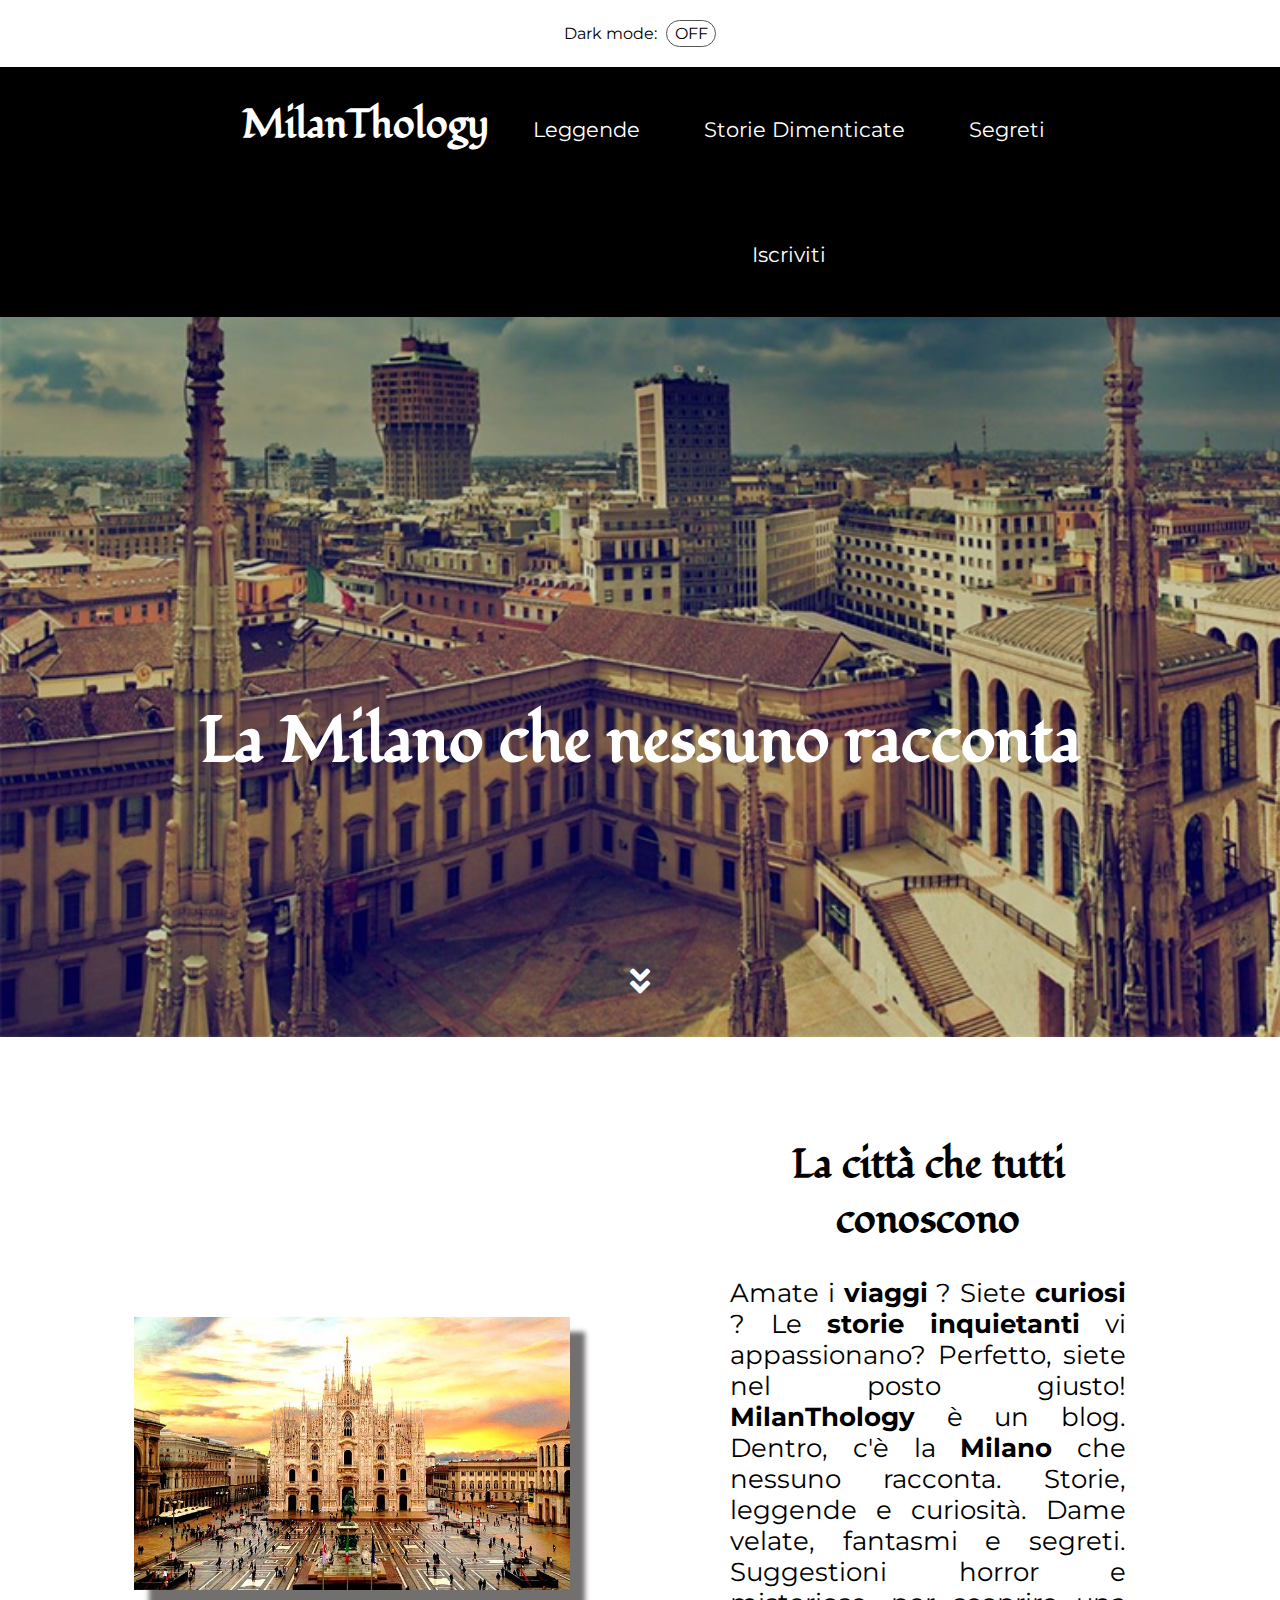
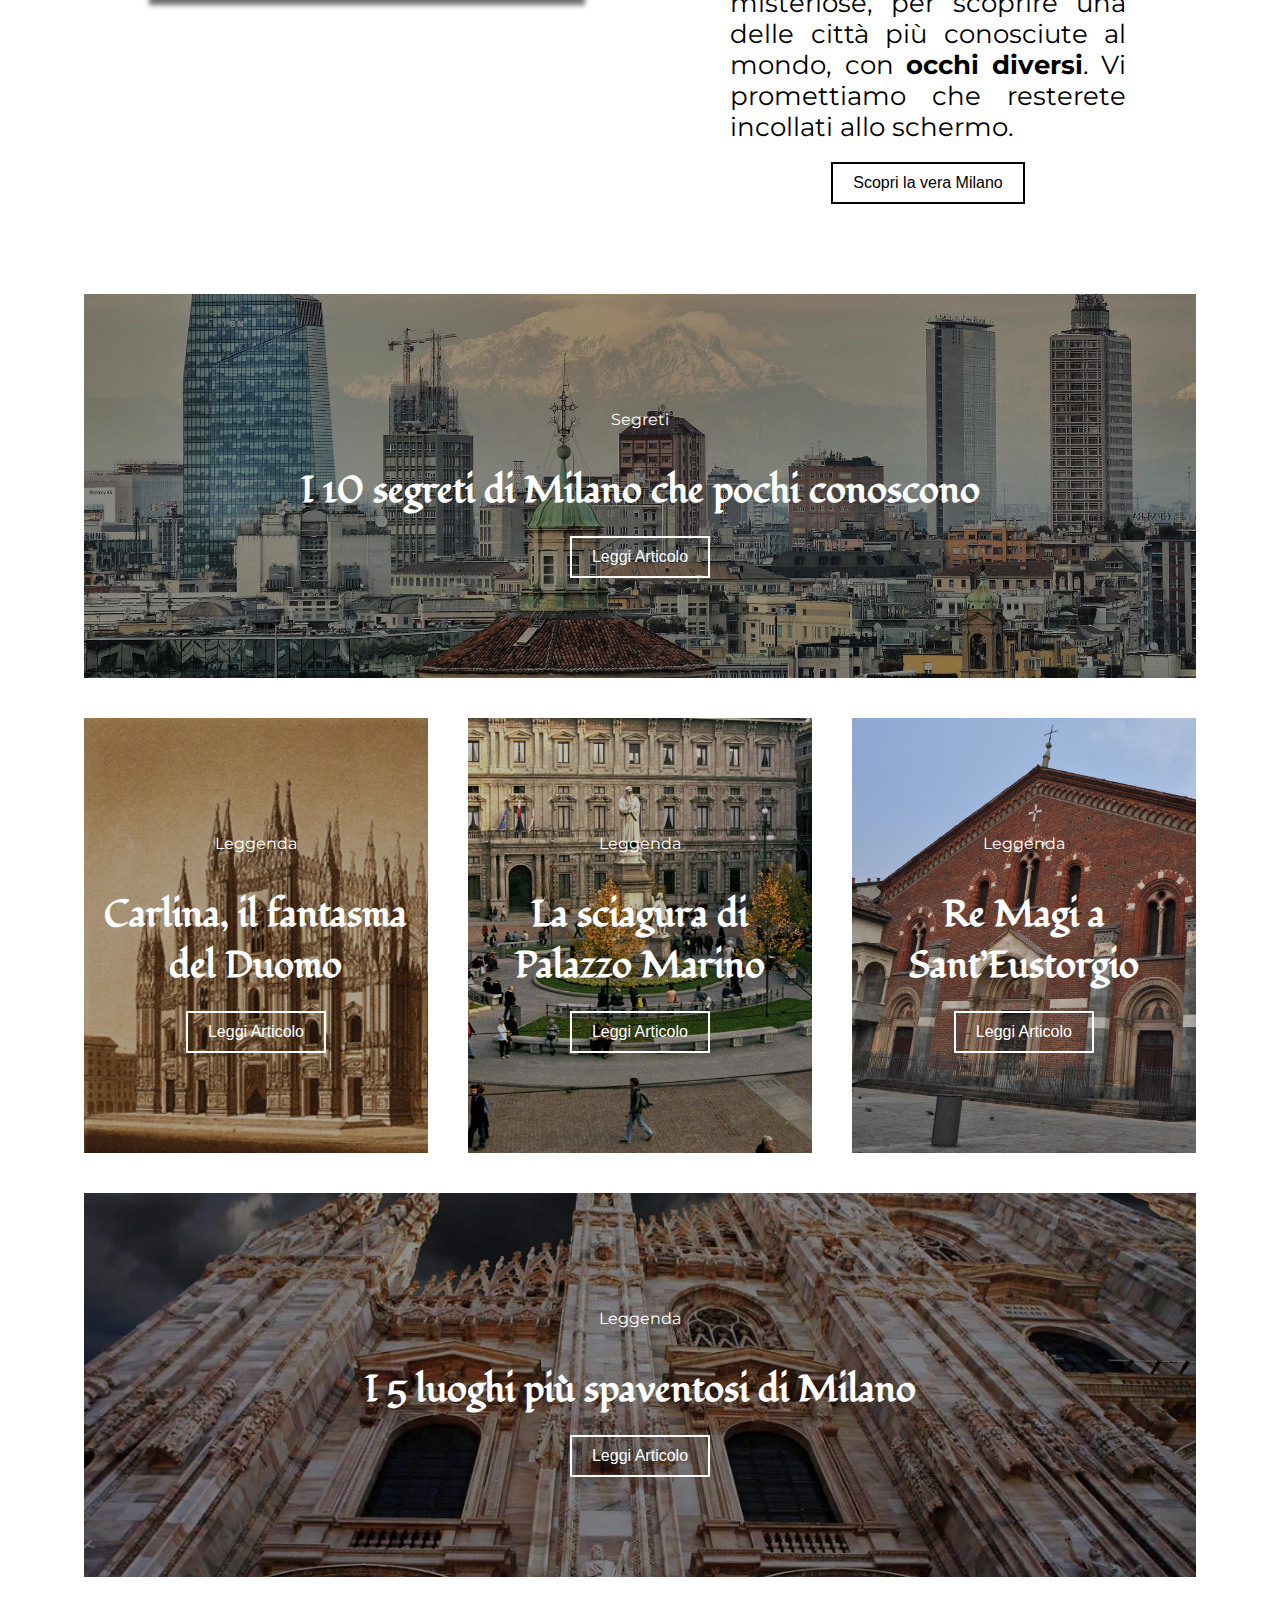
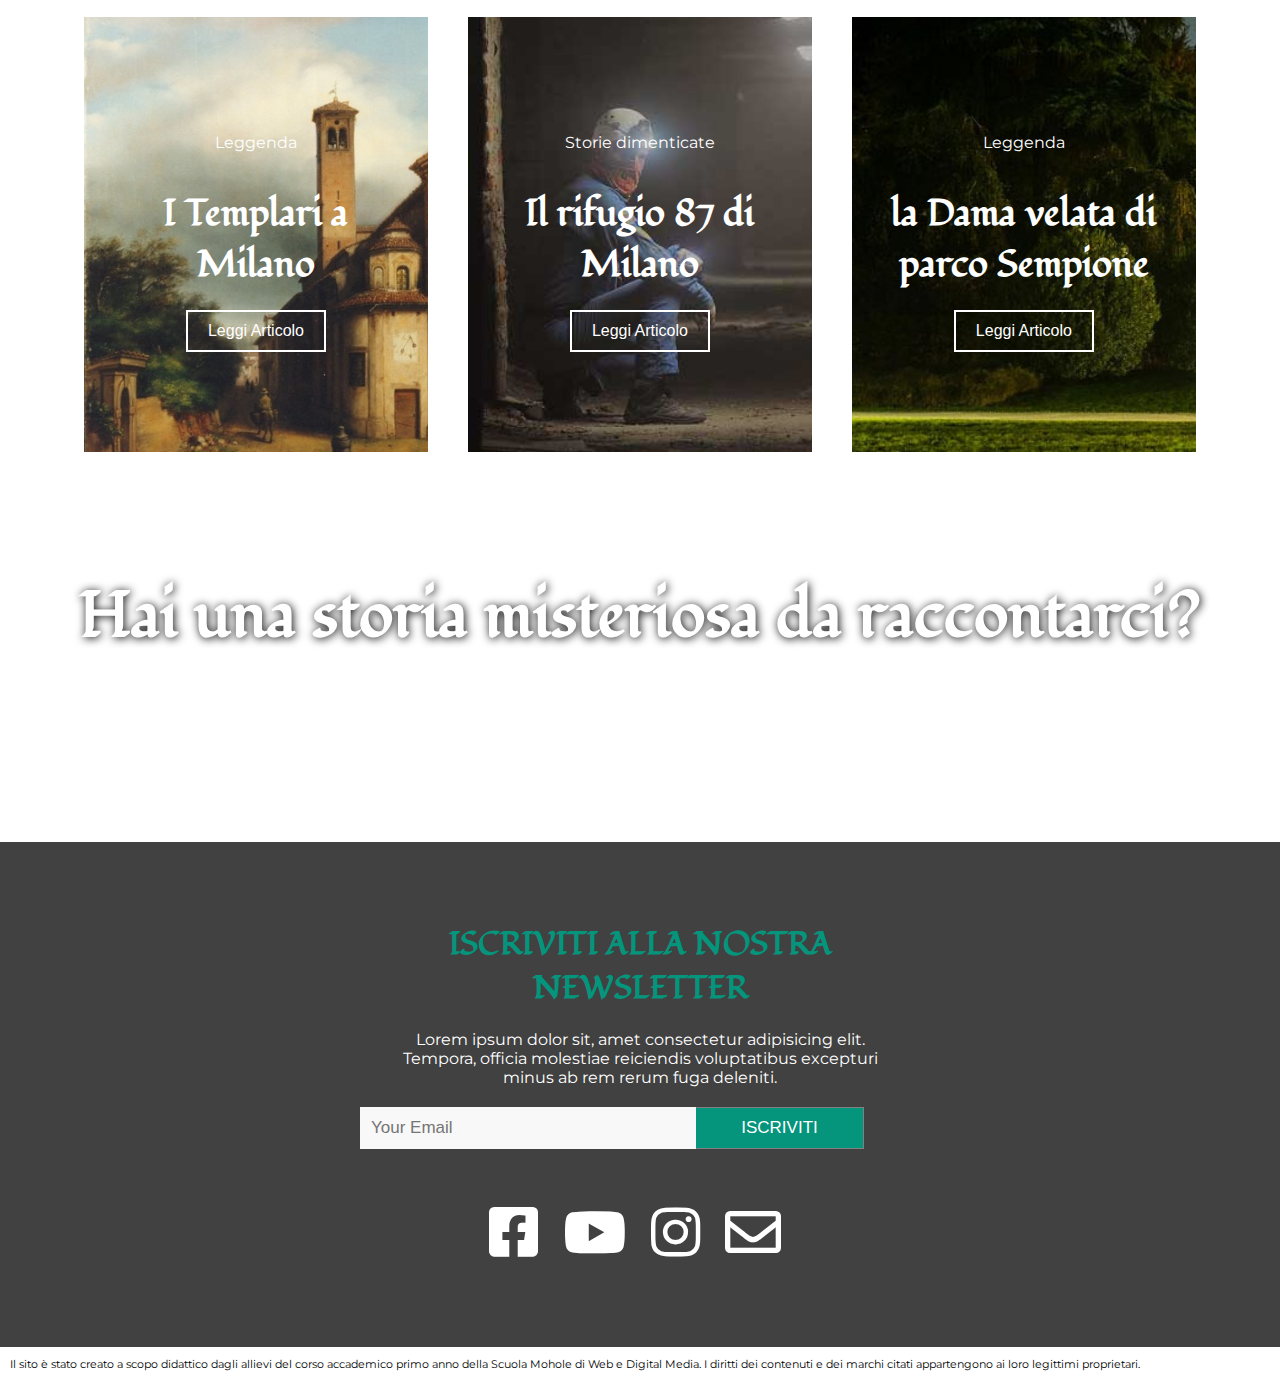
==== index.html @ 154cc1b9 "done" ====
<!DOCTYPE html>
<html lang="it">
<head>
    <meta charset="UTF-8">
    <meta name="viewport" content="width=device-width, initial-scale=1.0">
    <meta http-equiv="X-UA-Compatible" content="ie=edge">
    <link rel="stylesheet" href="Fontawesome/css/all.min.css">
    <link rel="stylesheet" href="animate.min.css">
    <title>MilanThology - La Milano che nessuno racconta</title>
    <link href="https://fonts.googleapis.com/css?family=Montserrat&display=swap" rel="stylesheet">
    <link href="https://fonts.googleapis.com/css?family=Fondamento&display=swap" rel="stylesheet">
    <link rel="stylesheet" href="style.css">
</head>
<body>
    <div class="switch">
        <div>Dark mode:              
            <span class="inner-switch">OFF</span>
        </div>
    </div>
    <!-- HOME PRIMA FASCIA -->
    <header id="home">
        <nav>
            <div class="navigazione">
                <div class="posizione">
                    <div id="menuToggle">
                      <input type="checkbox" />
                      <span></span>
                      <span></span>
                      <span></span>
                      <ul id="menu">
                        <a href="index.html"><li>Home</li></a>
                        <a href="leggende.html"><li>Leggende</li></a>
                        <a href="storie.html"><li>Storie dimenticate</li></a>
                        <a href="segreti.html"><li>Segreti</li></a>
                        <a href="iscrizione.html"><li>Iscriviti</li></a>
                      </ul>
                    </div>
        
                </div>
                <div class="logo">
                    <a href="index.html"><h2>MilanThology</h2></a>
                </div>
                <div class="menu">
                     <ul>
                         <a href="leggende.html"><li>Leggende</li></a>
                         <a href="storie.html"><li>Storie dimenticate</li></a>
                         <a href="segreti.html"><li>Segreti</li></a>
                         <a href="iscrizione.html"><li>Iscriviti</li></a>
                     </ul>
                 </div>
            </div>
        </nav>
        <h1> La Milano che nessuno racconta</h1>
        <a href="#main" class="fas fa-angle-double-down animated infinite fadeInDown slower"></a>
    </header>  
    <!-- FINE HOME PRIMA FASCIA -->
    <!-- INTRODUZIONE -->
    <div class="box_page">
        <main id="main">
            <div class="intro">
                <div class="img_intro">
                    <img src="img/duomo.jpg" alt="Milano Duomo" width="100%" height="auto">
                </div>
            </div>
            <div class="intro" >
                <h2>La città che tutti conoscono</h2>
                <p class="text">Amate i <b> viaggi</b> ? Siete <b>curiosi</b> ? Le <b>storie inquietanti</b> vi appassionano? Perfetto, siete nel posto giusto!
                    <b>MilanThology</b> è un blog. Dentro, c'è la <b>Milano</b> che nessuno racconta. Storie, leggende e curiosità. Dame velate, fantasmi e segreti. Suggestioni horror e misteriose, per scoprire una delle città più conosciute al mondo, con <b>occhi diversi</b>. Vi promettiamo che resterete incollati allo schermo. </p>
                <a href="segreti.html"><button class="btn_intro">Scopri la vera Milano</button></a>
            </div>
        </main> 
    <!-- FINE INTRODUZIONE -->
    <!-- ARTICOLI -->
        <div class="box">
            <a href="404.html">
                <article>      
                    <div class="title_article segreti">
                        <p>Segreti</p>
                        <h3>I 10 segreti di Milano che pochi conoscono</h3>
                        <button class="btn_leggi">Leggi Articolo</button>
                    </div>
                </article>
            </a>
            <div class="fascia_articoli">
                <a href="#">
                    <article>
                        <div class="title_article fantasma_duomo">
                            <p>Leggenda</p>
                            <h3>Carlina, il fantasma del Duomo</h3>
                            <button class="btn_leggi">Leggi Articolo</button>
                        </div>
                    </article> 
                </a>
                <a href="#">
                    <article>
                        <div class="title_article Palazzo_marino">
                            <p>Leggenda</p>
                            <h3>La sciagura di Palazzo Marino</h3>
                            <button class="btn_leggi">Leggi Articolo</button>
                        </div>
                    </article> 
                </a>
                <a href="#">
                    <article>
                        <div class="title_article Re_magi">
                            <p>Leggenda</p>
                            <h3>Re Magi a Sant’Eustorgio</h3>
                            <button class="btn_leggi">Leggi Articolo</button>
                        </div>
                    </article> 
                </a>
            </div>
            <a href="#">
                <article>
                    <div class="title_article luoghi_spaventosi">
                        <p>Leggenda</p>
                        <h3>I 5 luoghi più spaventosi di Milano</h3>
                        <button class="btn_leggi">Leggi Articolo</button>
                    </div>
                </article> 
            </a>
            <div class="fascia_articoli">
                <a href="#">
                    <article>
                        <div class="title_article templari">
                            <p>Leggenda</p>
                            <h3>I Templari a Milano</h3>
                            <button class="btn_leggi">Leggi Articolo</button>
                        </div>
                    </article> 
                </a>
                <a href="404.html">
                    <article>
                        <div class="title_article rifugio-87">
                            <p>Storie dimenticate</p>
                            <h3>Il rifugio 87 di Milano</h3>
                            <button class="btn_leggi">Leggi Articolo</button>
                        </div>
                    </article> 
                </a>
                <a href="dama_velata.html">
                    <article>
                        <div class="title_article Dama-velata">
                            <p>Leggenda</p>
                            <h3>la Dama velata di parco Sempione</h3>
                            <button class="btn_leggi">Leggi Articolo</button>
                        </div>
                    </article>
                </a>
            </div>
        </div>
    </div>
    <!-- FINE ARTICOLI -->
   <!-- CALL TO ACTION -->
    <div class="call_to_action">
        <h2>Hai una storia misteriosa da raccontarci?</h2>
        <a href="iscrizione.html"><button class="btn_scopri">Scrivi qui</button></a>
    </div>
    <!-- FINE CALL TO ACTION -->
    <!-- FOOTER -->
    <footer>
        <div class="newsletter">
            <h3> ISCRIVITI ALLA NOSTRA NEWSLETTER </h3> 
            <p>Lorem ipsum dolor sit, amet consectetur adipisicing elit. Tempora, officia molestiae reiciendis voluptatibus excepturi minus ab rem rerum fuga deleniti.</p> 
            <form class="example" action="/action_page.php">
                <input type="text" placeholder="Your Email" name="search">
                <button type="submit">ISCRIVITI</i></button>
            </form>
        </div>
            <div class="social">
                <a href="https://www.facebook.com/"><i class="fab fa-facebook-square"></i></a>
                <a href="https://www.youtube.com/"><i class="fab fa-youtube"></i></a>
                <a href="https://www.instagram.com/"><i class="fab fa-instagram"></i></a>
                <a href="https://www.gmail.com/"><i class="far fa-envelope"></i></a>
            </div>
        </footer>
        <section class="text_footer">
            Il sito è stato creato a scopo didattico dagli allievi del corso accademico primo anno della Scuola Mohole di Web e Digital Media. I diritti dei contenuti e dei marchi citati appartengono ai loro legittimi proprietari.
        </section>
        
        <!-- FINE FOOTER -->
        <script src="https://cdnjs.cloudflare.com/ajax/libs/jquery/3.4.0/jquery.min.js"></script>
        <script>
        $( ".inner-switch" ).on("click", function() {
            if( $( "body" ).hasClass( "dark" )) {
              $( "body" ).removeClass( "dark" );
              $( ".inner-switch" ).text( "OFF" );
            } else {
              $( "body" ).addClass( "dark" );
              $( ".inner-switch" ).text( "ON" );
            }
        });
        document.addEventListener('scroll', evt => {
            console.log(evt)
            if(evt.target.scrollingElement.scrollTop>= 67){
                document.querySelector('nav').style = `position: fixed; top: 0px;`;
            } else{ document.querySelector('nav').style = `position: ;`;}
        })
        </script>
</body>
</html>
---- style.css ----
*{
    margin: 0;
    padding: 0;
    box-sizing: border-box;  
}
body{
    font-family: 'Montserrat', sans-serif;
    font-size: 16px;
    width: 100%; 
}
h1,
h2,
h3,
h4{
    font-family: 'Fondamento','serif';
}
/* HOME CELL */
/* HOME PRIMA FASCIA */
header{
    width: 100%;
    height: auto;
    text-align: center;
}
header a{
    color: #fff;
    font-size: 2rem;
    padding-bottom: 40px;
    text-decoration: none;
}
nav{
    background-color: rgba(0, 0, 0,1);
    padding-bottom: 20px;
    z-index: 999;
}
.menu{
    display: none;
}
.posizione{
    display: block;
    margin-left: 10px;
}
.navigazione{
    display: flex;
    flex-direction: row;
    justify-content: space-around;
}
.logo{
    padding-top: 30px;
    padding-left: 50px;
}
#home{
    background-image: url(img/home_mobile.jpg); 
    background-size: cover;
}
#menuToggle
{
  display: block;
  position: relative;
  top: 50px;
  left: 0px;
  
  z-index: 1;
  
  -webkit-user-select: none;
  -moz-user-select: none;
   -ms-user-select: none;
       user-select: none;
}

#menuToggle a
{
  text-decoration: none;
  color: #232323;
  
  -webkit-transition: color 0.3s ease;
  
  transition: color 0.3s ease;
}

#menuToggle a:hover
{
  color: tomato;
}


#menuToggle input
{
  display: block;
  width: 40px;
  height: 32px;
  position: absolute;
  top: -7px;
  left: -5px;
  
  cursor: pointer;
  
  opacity: 0; /* hide this */
  z-index: 2; /* and place it over the hamburger */
  
  -webkit-touch-callout: none;
}

/*
 * Just a quick hamburger
 */
#menuToggle span
{
  display: block;
  width: 33px;
  height: 4px;
  margin-bottom: 5px;
  position: relative;
  
  background: #cdcdcd;
  border-radius: 3px;
  
  z-index: 1;
  
  -webkit-transform-origin: 4px 0px;
  
          transform-origin: 4px 0px;
  
  -webkit-transition: background 0.5s cubic-bezier(0.77,0.2,0.05,1.0),
              opacity 0.55s ease,
              -webkit-transform 0.5s cubic-bezier(0.77,0.2,0.05,1.0);
  
  transition: background 0.5s cubic-bezier(0.77,0.2,0.05,1.0),
              opacity 0.55s ease,
              -webkit-transform 0.5s cubic-bezier(0.77,0.2,0.05,1.0);
  
  transition: transform 0.5s cubic-bezier(0.77,0.2,0.05,1.0),
              background 0.5s cubic-bezier(0.77,0.2,0.05,1.0),
              opacity 0.55s ease;
  
  transition: transform 0.5s cubic-bezier(0.77,0.2,0.05,1.0),
              background 0.5s cubic-bezier(0.77,0.2,0.05,1.0),
              opacity 0.55s ease,
              -webkit-transform 0.5s cubic-bezier(0.77,0.2,0.05,1.0);
}

#menuToggle span:first-child
{
  -webkit-transform-origin: 0% 0%;
          transform-origin: 0% 0%;
}

#menuToggle span:nth-last-child(2)
{
  -webkit-transform-origin: 0% 100%;
          transform-origin: 0% 100%;
}

/* 
 * Transform all the slices of hamburger
 * into a crossmark.
 */
#menuToggle input:checked ~ span
{
  opacity: 1;
  -webkit-transform: rotate(45deg) translate(-2px, -1px);
          transform: rotate(45deg) translate(-2px, -1px);
  background: #232323;
}

/*
 * But let's hide the middle one.
 */
#menuToggle input:checked ~ span:nth-last-child(3)
{
  opacity: 0;
  -webkit-transform: rotate(0deg) scale(0.2, 0.2);
          transform: rotate(0deg) scale(0.2, 0.2);
}

/*
 * Ohyeah and the last one should go the other direction
 */
#menuToggle input:checked ~ span:nth-last-child(2)
{
  -webkit-transform: rotate(-45deg) translate(0, -1px);
          transform: rotate(-45deg) translate(0, -1px);
}

/*
 * Make this absolute positioned
 * at the top left of the screen
 */
#menu
{
  position: absolute;
  width: 300px;
  margin: -100px 0 0 -50px;
  padding: 50px;
  padding-top: 125px;
  
  background: #ededed;
  list-style-type: none;
  -webkit-font-smoothing: antialiased;
  /* to stop flickering of text in safari */
  
  -webkit-transform-origin: 0% 0%;
  
          transform-origin: 0% 0%;
  -webkit-transform: translate(-100%, 0);
          transform: translate(-100%, 0);
  
  -webkit-transition: -webkit-transform 0.5s cubic-bezier(0.77,0.2,0.05,1.0);
  
  transition: -webkit-transform 0.5s cubic-bezier(0.77,0.2,0.05,1.0);
  
  transition: transform 0.5s cubic-bezier(0.77,0.2,0.05,1.0);
  
  transition: transform 0.5s cubic-bezier(0.77,0.2,0.05,1.0), -webkit-transform 0.5s cubic-bezier(0.77,0.2,0.05,1.0);
}

#menu li
{
  padding: 10px 0;
  font-size: 1.2rem
}
#menuToggle input:checked ~ ul
{
  -webkit-transform: none;
          transform: none;
}
h1{
    text-align: center;
    color: #ffffff;
    padding: 150px 2px 100px 2px;
}
h2{
    font-size: 2.5rem;
}
/* FINE HOME PRIMA FASCIA */
.box_page{
    width: 100%;
    margin: auto;
    padding: auto;
}
/* INTRODUZIONE */
.intro{
    display: flex;
    flex-direction: column;
    text-align: center;
}
.img_intro{
    display: none;
}
.intro h2{
    padding: 30px 2px 10px 2px;
    font-size: 2rem;
}
.text{
    text-align: justify;
    padding: 20px;
    font-size: 1.2rem;
}
.btn_intro{
    border: 2px solid #000000;
    color: #000000;
    background: none;
    padding: 10px 20px;
    font-size: 1rem;
    transition: 0.8s;
}
.btn_scopri{
    border: 2px solid #ffffff;
    color: #ffffff;
    background: none;
    padding: 10px 20px;
    font-size: 1rem;
    transition: 0.8s;
}
/* FINE INTRODUZIONE */

/* ARTICOLI */
article{
    width: 100%;
    height: auto;
    color: #ffffff;
    padding: 20px;
    display: flex;
    flex-direction: column;
    text-align: center;
}
.title_article{
    width: 100%;
    height: auto; 
    padding: 100px 0; 
}
.segreti{
    background-image: url(img/segreti.jpg);
    background-size: cover;
    transition: all 0.8s ease;
}
.title_article p{
    padding: 1rem;
}
.title_article h3{
    padding: 20px;
    font-size: 2.3rem;
}
.btn_leggi{
    border: 2px solid #fff;
    color: #ffffff;
    background: none;
    padding: 10px 20px;
    font-size: 1rem;
    transition: 0.8s;
}
.fantasma_duomo{
    background-image: url(img/fantasma_duomo.jpg);
    background-size: cover;
    transition: all 0.8s ease;
}

.Palazzo_marino{
    background-image: url(img/Palazzo_marino.jpg);
    background-size: cover;
    transition: all 0.8s ease;
}
.Re_magi{
    background-image: url(img/Re_magi.jpg);
    background-size: cover;
    transition: all 0.8s ease;
}
.luoghi_spaventosi{
    background-image: url(img/luoghi_spaventosi.jpg);
    background-size: cover;
    transition: all 0.8s ease;
}
.templari{
    background-image: url(img/templari.jpg);
    background-size: cover;
    transition: all 0.8s ease;
}
.fantasma_duomo:hover, .templari:hover, .luoghi_spaventosi:hover, .Re_magi:hover, .Palazzo_marino:hover, .rifugio-87:hover, .segreti:hover, .Dama-velata:hover{
    transform: scale(1.1);
}
/* FINE ARTICOLI */

/* CALL TO ACTION */
.call_to_action{
    background-image: url(img/scrivi_storia.jpg);
    background-size: cover;
    color: #fff;
    text-align: center;
    height: 100%;
    padding: 40px 20px;
    margin-bottom: 20px;
}
.call_to_action h2{
    padding-bottom: 20px;
}
.call_to_action p{
    width: 50%;
    margin: 30px auto;
}
/* FINE CALL TO ACTION */

/* FOOTER */
footer{
    display: flex;
    flex-direction: column;
    background-color: rgb(65, 65, 65);
    color: #fff;
    padding: 10px;
}
.newsletter{
    width: 100%;
    margin: auto;
    text-align: center;
}
.newsletter  h3{
    color: rgb(5, 148, 124);
    font-size: 1rem;
}
.newsletter p{
    margin: 20px;
}
form.example input[type=text] {
    padding: 10px;
    font-size: 17px;
    border: 1px solid #f8f8f8;
    float: left;
    width: 60%;
    background: #f8f8f8;
}
  
form.example button {
    float: left;
    width: 30%;
    padding: 10px;
    background: rgb(5, 148, 124);
    color: white;
    font-size: 17px;
    border: 1px solid grey;
    border-left: none;
    cursor: pointer;
}      
 form.example button:hover {
    background: rgb(5, 148, 124);
}      
form.example::after {
    content: "";
    clear: both;
    display: table;
}
.text_footer{
    padding: 10px;
    font-size: 0.7rem;
}
.social{
    text-align: center;
    font-size: 3.5rem;
    color: white;
}
/* HOME media query PC */
@media(min-width: 800px){
    #home{
        background-image: url(img/home.jpg); 
        background-size: cover;
    }
    #home h1{
        font-size: 4rem;
    }
    nav{
        width: 100%;
        display: flex;
        flex-direction: row;
        padding-bottom: 0px;
    }
    nav .logo{
        color: #fff;
    }
    h1{
        font-size: 3rem;
        padding: 380px 0 180px 0;
    }
    main{
        display: flex;
        flex-direction: row;
    }
    .box_page{
        width: 90%;
        background-color: #fff;
        padding-right: auto;
        padding-left: auto;
    }
    /* INTRODUZIONE */
    .intro {
        width: 50%;
        height: auto;
        display: flex;
        flex-direction: column;
        justify-content: center;
        align-items: center;
        padding: 70px ;
    }
    .intro h2{
        font-size: 2.5rem;
    }
    .img_intro{
        display: block;
        background-size: cover;
    }
    .img_intro img{
        box-shadow: 15px 15px 5px #726f6f ;
    }
    .text{
        font-size: 1.6rem;
    }
    .btn_scopri{
        border: 2px solid #ffffff;
        color: #ffffff;
        background: none;
        padding: 10px 20px;
        font-size: 1rem;
        transition: 0.8s;
    }
    .btn_scopri:hover {
        background-color: #ffffff;
        border: 2px solid #ffffff;
        border-radius: 5px;
        color: #000000;
    }
    .btn_intro{
        border: 2px solid #000000;
        color: #000000;
        background: none;
        padding: 10px 20px;
        font-size: 1rem;
        transition: 0.8s;
    }
    .btn_intro:hover {
        background-color: #000000;
        border: 2px solid #000000;
        border-radius: 5px;
        color: #ffffff;
    }
    /* FINE INTRODUZIONE */

    /* ARTICOLI */
    .fascia_articoli{
        width: 100%;
        display: flex;
        flex-direction: row; 
    }
    .fascia_articoli a{
        display: flex;
        flex-direction: row;
        width: 33.33%;
    }
    .btn_leggi:hover {
        background-color: #f8f8f8;
        border-radius: 5px;
        color: #000000;
    }
    .call_to_action{
        min-height: 300px;
        color: black;
        background-position: bottom;
        background-size: cover;
        background-attachment: fixed;
        display: flex;
        justify-content: center;
        font-size: 1.3rem;
        align-items: center;
        text-align: center;
        color: white;
        padding: 100px 10px;
        text-shadow: 1px 1px 10px black;
        display: block;
    }
    .call_to_action h2{
        font-size: 4rem;
    }
    footer{
        display: flex;
        flex-direction: column;
        background-color: rgb(65, 65, 65);
        color: #fff;
        padding: 80px;
    }
    .newsletter{
        width: 50%;
        margin: auto auto 50px auto;
        text-align: center;
    }
    .newsletter  h3{
        color: rgb(5, 148, 124);
        font-size: 2rem;
    }
    .newsletter p{
        margin: 20px;
    }
    form.example input[type=text] {
        padding: 10px;
        font-size: 17px;
        border: 1px solid #f8f8f8;
        float: left;
        width: 60%;
        background: #f8f8f8;
    }
      
    form.example button {
        float: left;
        width: 30%;
        padding: 10px;
        background: rgb(5, 148, 124);
        color: white;
        font-size: 17px;
        border: 1px solid grey;
        border-left: none;
        cursor: pointer;
    }      
     form.example button:hover {
        background: rgb(5, 148, 124);
    }      
    form.example::after {
        content: "";
        clear: both;
        display: table;
    }
    .text_footer{
        padding: 10px;
        font-size: 0.7rem;
    }
    .social{
        text-align: center;
        font-size: 3.5rem;
        color: white;
    }

}

/* LEGGENDE CELL */
#leggende{
    background-image: url(img/leggende.jpg);
    background-size: cover;
}

.Dama-velata{
    background-image: url(img/Dama_Velata.jpg);
    background-size: cover;
    transition: all 0.8s ease;
}
.fantasma-scala{
    background-image: url(img/fantasma_scala.jpg);
    background-size: cover;
}
.galleria{
    background-image: url(img/Galleria.jpg);
    background-size: cover;
}
@media(min-width: 800px){
    .articoli_due{
        display: flex;
        flex-direction: row;
    }
    .leggende{
        padding-top: 30px;
    }
}

#iscriviti{
    background-image: url(img/iscriviti.jpg);
    background-size: cover; 
}
#iscriviti  h1{
    text-align: left;
    padding-left: 100px;
}
.top{
    padding: 50px 0px;
}
.options{
    text-align: center;
    box-shadow: -15px 15px 5px #e0dede ;

}
.icone{
    font-size: 9rem;
    text-align: center;
}
.btn{
    border: 2px solid #fff;
    color: #ffffff;
    padding: 10px 20px;
    font-size: 1rem;
    transition: 0.8s;
    background: rgb(5, 148, 124);
}
.btn:hover{
    background: rgb(2, 58, 48);
}
/* CSS ARTICOLO */
#dama_velata{
    background-image: url(img/Dama_Velata.jpg);
    background-size: cover;
    width: 100%;
    height:auto;
    text-align: center;
}
.immagine-evidenza{
    width: 100%;
}
.immagine-evidenza img{
    padding: 15px;
    width: 100%;
}
.articolo{
    width: 100%;
    margin-left: auto;
    margin-right: auto;
}
.articolo h2{
    font-size: 2rem;
    text-align: left;
    padding: 5px 15px;
}
.articolo p{
    padding: 5px 15px;
    padding-bottom: 60px;
    text-align: justify;
    margin-left: auto;
    margin-right: auto;
}
.immagini_articolo{
    width: 100%;
    margin-bottom: 20px; 
    padding: 5px 15px;   
}
.immagini_articolo img{
    width: 70%;
    padding: 5px 15px;
}
.pubblicazione p{
    font-size: 0.7rem;
}
/* 404 */
  #error-page .content {
    text-align: center;
    padding-top: 40px;
    color: #CDD4DE;
  }
@media(min-width: 800px){
    .immagine-evidenza{
        width: 80%;
    }
    .immagine-evidenza img{
        margin-top: -130px;
        width: 100%;
    }
    .articolo{
        width: 60%;
    }
    .articolo h2{
        font-size: 2.3rem;
        text-align: left;
        padding-bottom: 40px;
        padding-top: 40px;
    }
    .articolo p{
        font-size: 1.6rem;
        padding-bottom: 70px;
    }
    .immagini_articolo{
        width: 100%;
        margin-bottom: 40px;    
    }
    .immagini_articolo img{
        width: 70%;
    }
    .pubblicazione p{
        font-size: 0.9rem;
    }
    .commenti input{
        width: 100%;
        padding: 40px;
        border-radius: 3px;
        margin-bottom: 30px;
        font-size: 1rem;
    }
    .commenti button{
        background: rgb(5, 148, 124);
        color: white;
        width: 10%;
        font-size: 1rem;
        padding: 5px;
        margin-bottom: 30px;
        cursor: pointer;
    }
}

  #error-page .content h1 {
    font-weight: 900;
    font-size: 7rem;
    line-height: 1;
    margin-bottom: -10px;
    opacity: 0.6;
  }
  #error-page .content h2 {
    font-weight: 700;
    font-size: 3rem;
    margin-bottom: 6px;
    opacity: 0.9;
  }
  #error-page .content p {
    font-weight: 300;
    font-size: 1rem;
    opacity: 0.7;
    margin-bottom: 140px;
  }
  #error-page .content a {
    display: inline-block;
    font-weight: 300;
    font-size: 0.8rem;
    text-transform: uppercase;
    border: 1px solid #CDD4DE;
    padding: 8px 14px;
    border-radius: 4px;
    opacity: 0.4;
    cursor: pointer;
    color: #ffffff;
    text-decoration: none;
    margin-bottom: 210px;
  }
  #error-page {
    background-image: url(img/404.jpg);
    background-size: cover;
    width: 100%;
    height: auto;
  }

/* ISCRIVITI */
#iscrizione nav {
     margin-bottom: 30px;
}
#iscrizione{
    background-image: url(img/iscriviti.jpg);
    background-size: cover;	
}
*,:after,:before{box-sizing:border-box}
.clearfix:after,.clearfix:before{content:'';display:table}
.clearfix:after{clear:both;display:block}
a{color:inherit;text-decoration:none}

.login-wrap{
    font:600 16px/18px 'Montserrat',sans-serif;
    margin:0;
	color:#5d72e9;
	width:100%;
	margin:auto;
	max-width:525px;
	min-height:670px;
	position:relative;
	background:url(img/iscrizione.jpg) no-repeat center;
	box-shadow:0 12px 15px 0 rgba(0,0,0,.24),0 17px 50px 0 rgba(0,0,0,.19);
}
.login-html{
	width:100%;
	height:100%;
	position:absolute;
	padding:90px 70px 50px 70px;
    background:rgba(40,57,101,.9);
}
.login-html .sign-in-htm,
.login-html .sign-up-htm{
	top:0;
	left:0;
	right:0;
	bottom:0;
	position:absolute;
	-webkit-transform:rotateY(180deg);
	        transform:rotateY(180deg);
	-webkit-backface-visibility:hidden;
	        backface-visibility:hidden;
	-webkit-transition:all .4s linear;
	transition:all .4s linear;
}
.login-html .sign-in,
.login-html .sign-up,
.login-form .group .check{
	display:none;
}
.login-html .tab,
.login-form .group .label,
.login-form .group .button{
    text-transform:uppercase;
    cursor: pointer;
}
.login-html .tab{
	font-size:22px;
	margin-right:15px;
	padding-bottom:5px;
	margin:0 15px 10px 0;
	display:inline-block;
	border-bottom:2px solid transparent;
}
.login-html .sign-in:checked + .tab,
.login-html .sign-up:checked + .tab{
	color:#fff;
	border-color:#1161ee;
}
.login-form{
	min-height:345px;
	position:relative;
	-webkit-perspective:1000px;
	        perspective:1000px;
	-webkit-transform-style:preserve-3d;
	        transform-style:preserve-3d;
}
.login-form .group{
	margin-bottom:15px;
}
.login-form .group .label,
.login-form .group .input,
.login-form .group .button{
	width:100%;
	color:#fff;
	display:block;
}
.login-form .group .input,
.login-form .group .button{
	border:none;
	padding:15px 20px;
	border-radius:25px;
	background:rgba(255,255,255,.1);
}
.login-form .group input[data-type="password"]{
	-webkit-text-security:circle;
}
.login-form .group .label{
	color:#aaa;
	font-size:12px;
}
.login-form .group .button{
	background:#1161ee;
}
.login-form .group label .icon{
	width:15px;
	height:15px;
	border-radius:2px;
	position:relative;
	display:inline-block;
	background:rgba(255,255,255,.1);
}
.login-form .group label .icon:before,
.login-form .group label .icon:after{
	content:'';
	width:10px;
	height:2px;
	background:#fff;
	position:absolute;
	-webkit-transition:all .2s ease-in-out 0s;
	transition:all .2s ease-in-out 0s;
}
.login-form .group label .icon:before{
	left:3px;
	width:5px;
	bottom:6px;
	-webkit-transform:scale(0) rotate(0);
	        transform:scale(0) rotate(0);
}
.login-form .group label .icon:after{
	top:6px;
	right:0;
	-webkit-transform:scale(0) rotate(0);
	        transform:scale(0) rotate(0);
}
.login-form .group .check:checked + label{
	color:#fff;
}
.login-form .group .check:checked + label .icon{
	background:#1161ee;
}
.login-form .group .check:checked + label .icon:before{
	-webkit-transform:scale(1) rotate(45deg);
	        transform:scale(1) rotate(45deg);
}
.login-form .group .check:checked + label .icon:after{
	-webkit-transform:scale(1) rotate(-45deg);
	        transform:scale(1) rotate(-45deg);
}
.login-html .sign-in:checked + .tab + .sign-up + .tab + .login-form .sign-in-htm{
	-webkit-transform:rotate(0);
	        transform:rotate(0);
}
.login-html .sign-up:checked + .tab + .login-form .sign-up-htm{
	-webkit-transform:rotate(0);
	        transform:rotate(0);
}

.hr{
	height:2px;
	margin:60px 0 50px 0;
	background:rgba(255,255,255,.2);
}
.foot-lnk{
	text-align:center;
}
/* MITI */
#miti{
    background-image: url(img/miti.jpg);
    background-size: cover;
}
.cinema-eros{
    background-image: url(img/eros.jpg);
}
.rifugio-87{
    background-image: url(img/rifugio_87_milano.jpg);
    background-size: cover;
    transition: all 0.8s ease;
}
.Riozzo{
    background-image: url(img/riozzo.jpg);
    background-size: cover;
}
.milano2{
    background-image: url(img/milano2.jpg);
    background-size: cover;
}
.ufo{
    background-image: url(img/ufo.jpg);
    background-size: cover;
}
.naviglio{
    background-image: url(img/naviglio.jpg);
    background-size: cover;
}
#pag-segreti{
    background-image: url(img/pag-segreti.png);
    background-size: cover;
}
.città-sotterranea{
    background-image: url(img/città-sotterranea.jpg);
}
.Borromeo{
    background-image: url(img/borromeo.jpg);
}
.corsia{
    background-image: url(img/corsia.jpg);
    background-size: cover;
}
.chiese{
    background-image: url(img//chiese.png);
    height: 100%;
}
.monaca-monza{
    background-image: url(img/monaca-monza.jpg);
    background-size: cover;
}
header>nav{
    display: flex;
    flex-direction: row;
    justify-content: space-between;
}


@media(min-width: 800px){
    .navigazione{
        display: flex;
        flex-direction: row;
        justify-content: space-around;
        width: 70%;
        margin: auto;
    }
    .menu{
        display: block;
    }
    .posizione{
        display: none;
    }
    nav .menu li{
        display: inline-block; 
        list-style: none; 
        text-transform: capitalize;
        color: #ffffff;
        font-size: 1.3rem;
        padding: 50px 30px;
    }
    #iscrizione li{
        color: #232323;
        display: block;
    }

}

/* i footer */
i{
    padding-right: 10px;
}

@media(max-width: 799px){
    .menu{
        display:none;
    }
}
.dark,
.dark * {
    background-color: #000000;
    color: #e6e6e6;
}
.inner-switch {
    display: inline-block;
    cursor: pointer;
    border: 1px solid #555;
    border-radius: 1.25rem;
    width: 3.125rem;
    text-align: center;
    font-size: 1rem;
    padding: 0.1875rem;
    margin-left: 0.3125rem;
}
.switch{
    display: flex;
    justify-content: center;
    padding: 20px;
}
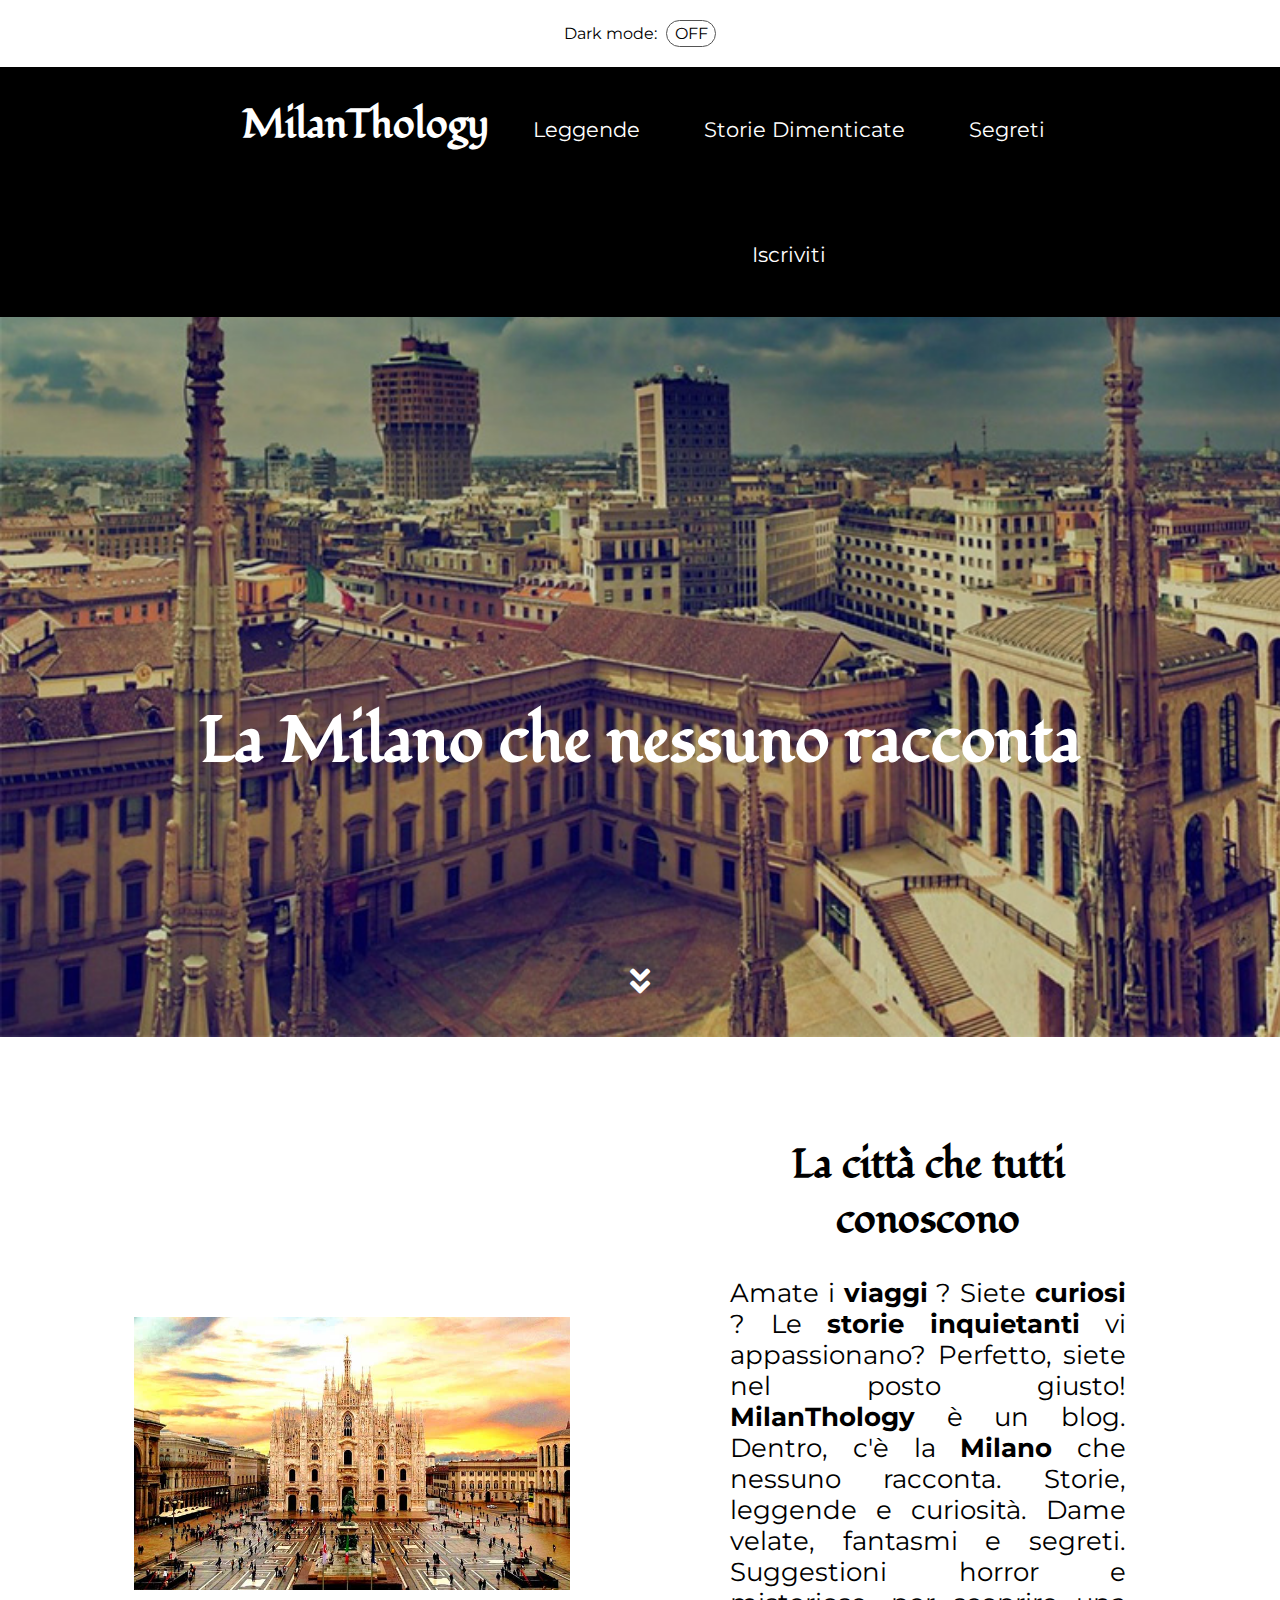
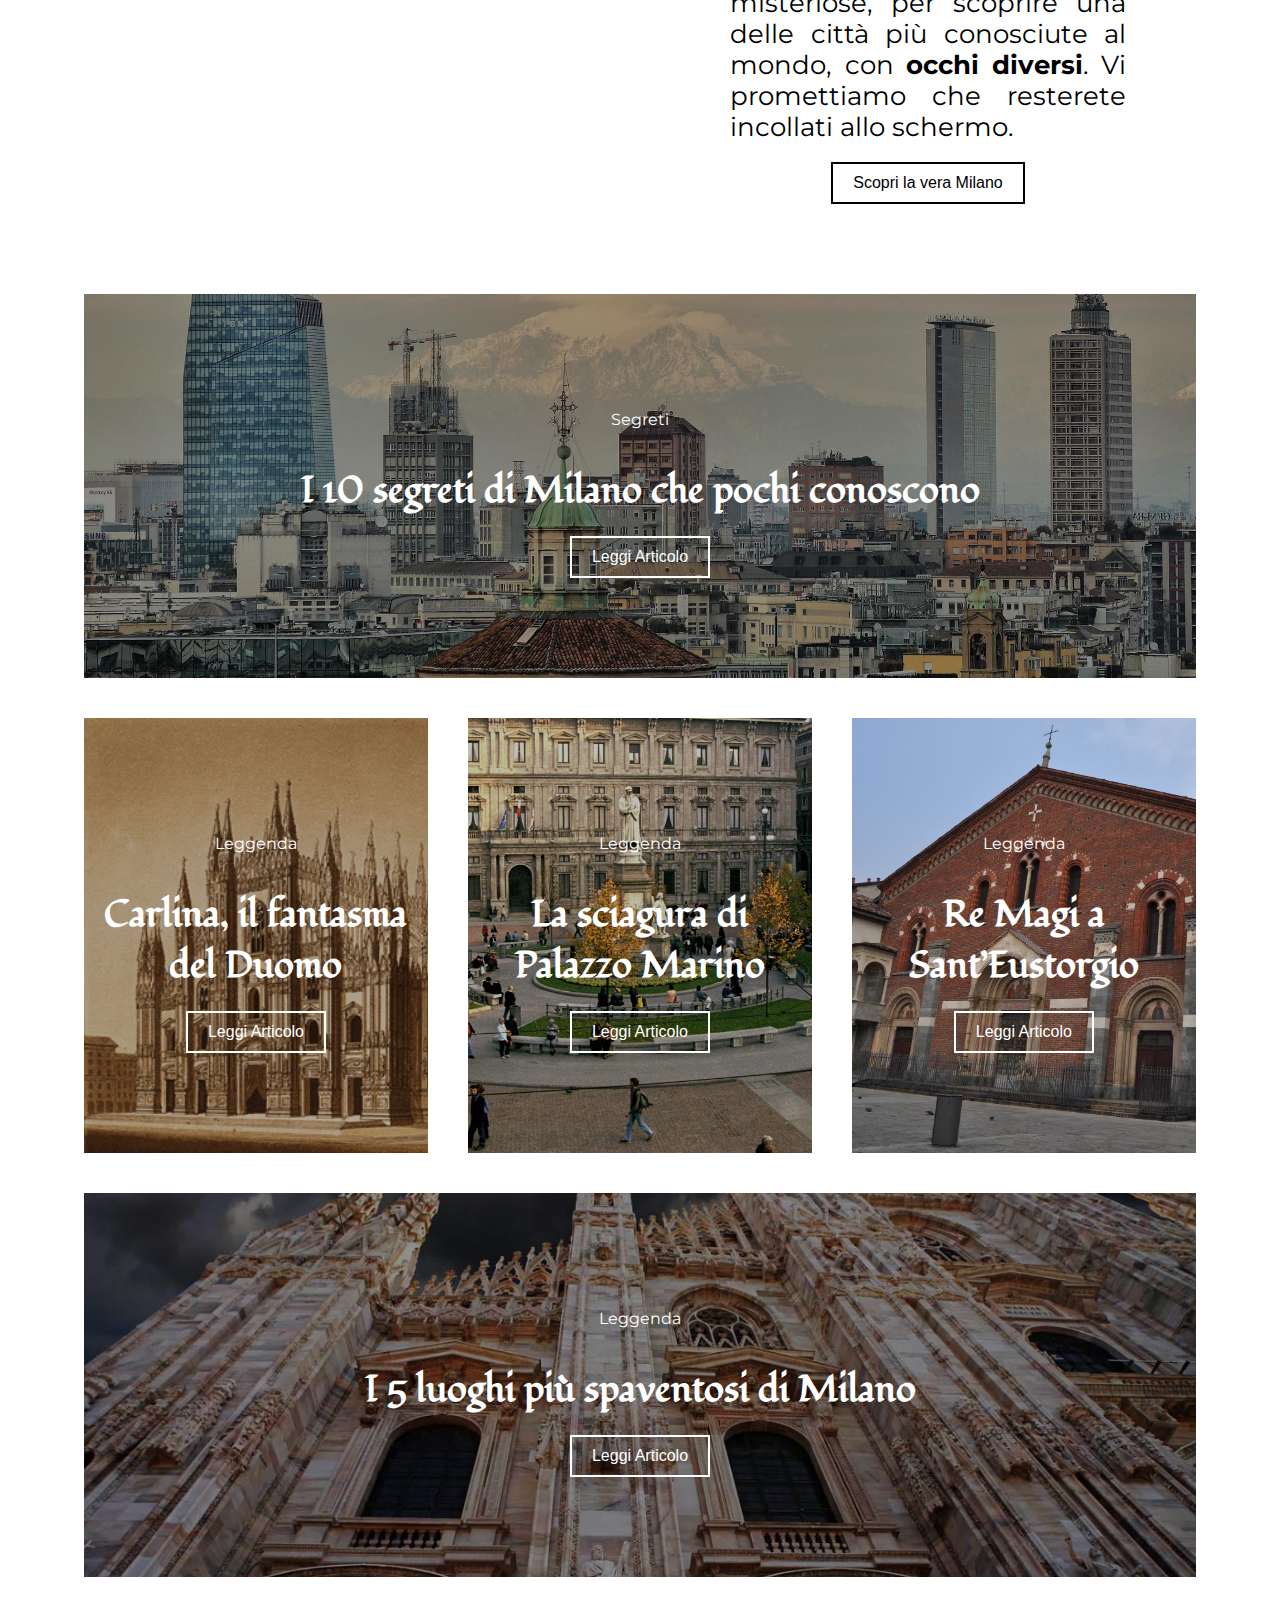
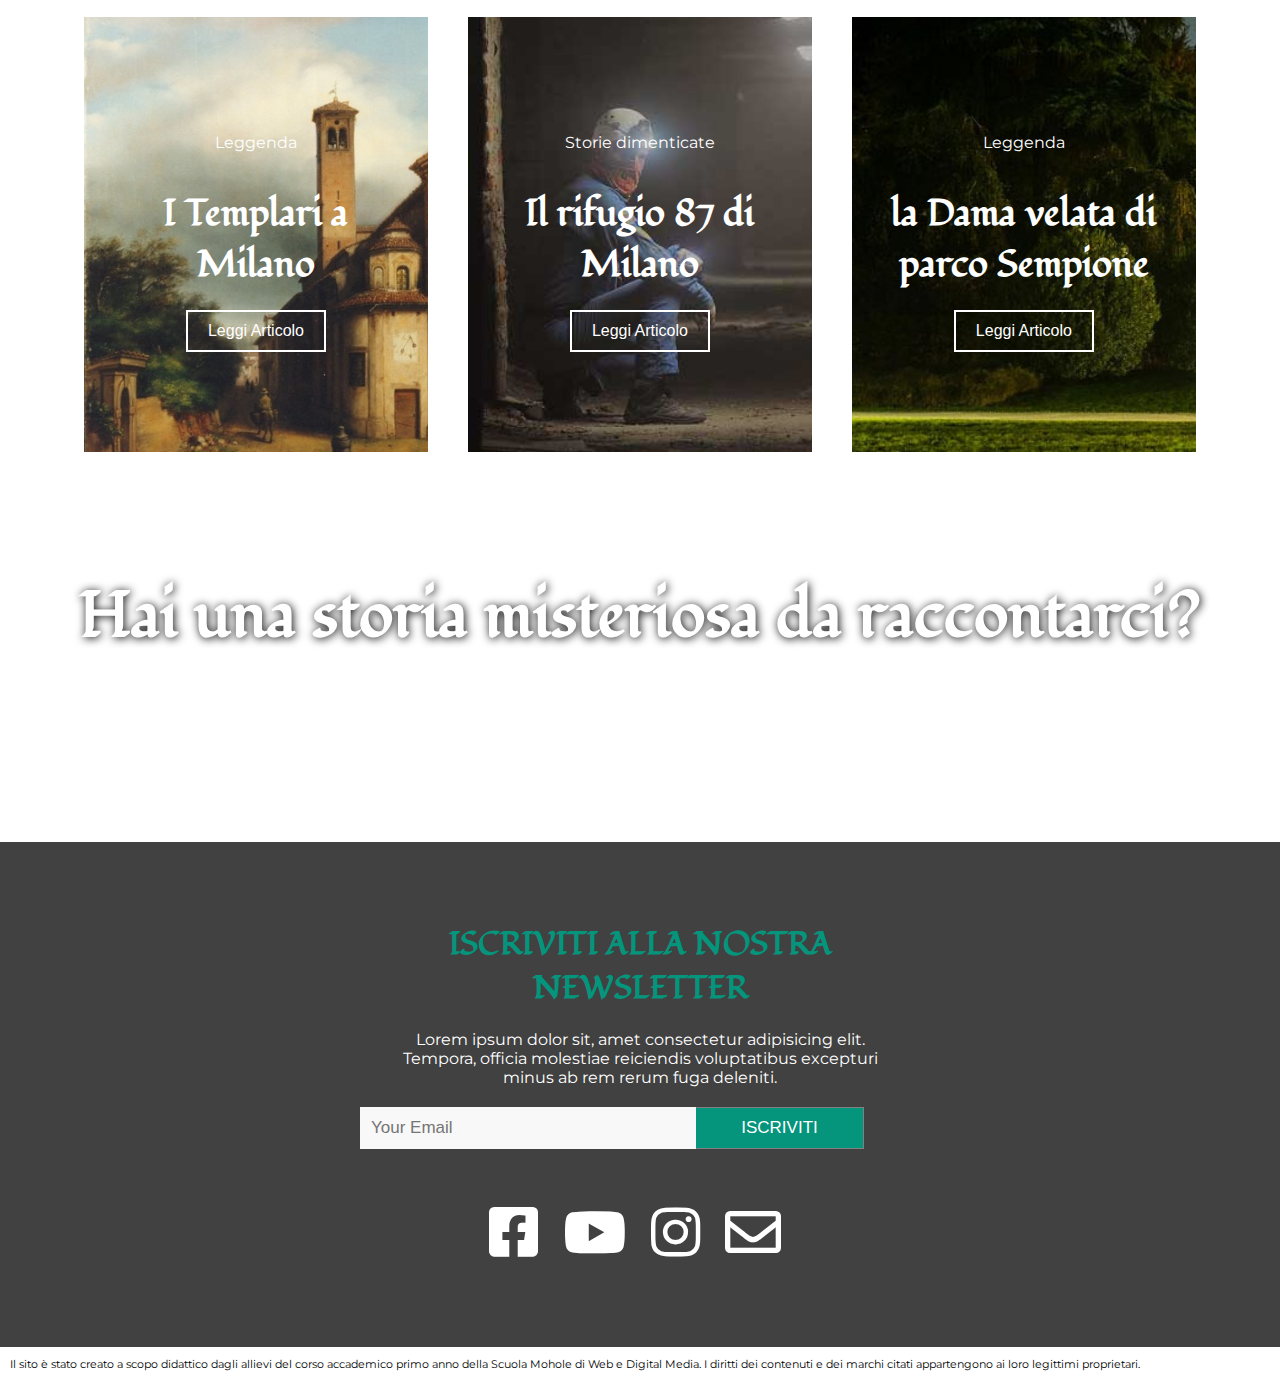
==== commit 4b841c80: "fatto" ====
--- a/index.html
+++ b/index.html
@@ -190,6 +190,24 @@
               $( ".inner-switch" ).text( "ON" );
             }
         });
+        $( ".inner-switch" ).on("click", function() {
+            if( $( "h1" ).hasClass( "dark1" )) {
+              $( "h1" ).removeClass( "dark1" );
+              $( ".inner-switch" ).text( "OFF" );
+            } else {
+              $( "h1" ).addClass( "dark1" );
+              $( ".inner-switch" ).text( "ON" );
+            }
+        });
+        $( ".inner-switch" ).on("click", function() {
+            if( $( "h3" ).hasClass( "dark1" )) {
+              $( "h3" ).removeClass( "dark1" );
+              $( ".inner-switch" ).text( "OFF" );
+            } else {
+              $( "h3" ).addClass( "dark1" );
+              $( ".inner-switch" ).text( "ON" );
+            }
+        });
         document.addEventListener('scroll', evt => {
             console.log(evt)
             if(evt.target.scrollingElement.scrollTop>= 67){
--- a/style.css
+++ b/style.css
@@ -463,9 +463,6 @@
     .img_intro{
         display: block;
         background-size: cover;
-    }
-    .img_intro img{
-        box-shadow: 15px 15px 5px #726f6f ;
     }
     .text{
         font-size: 1.6rem;
@@ -1062,6 +1059,9 @@
     background-color: #000000;
     color: #e6e6e6;
 }
+.dark1{
+    background-color: transparent;
+}
 .inner-switch {
     display: inline-block;
     cursor: pointer;
